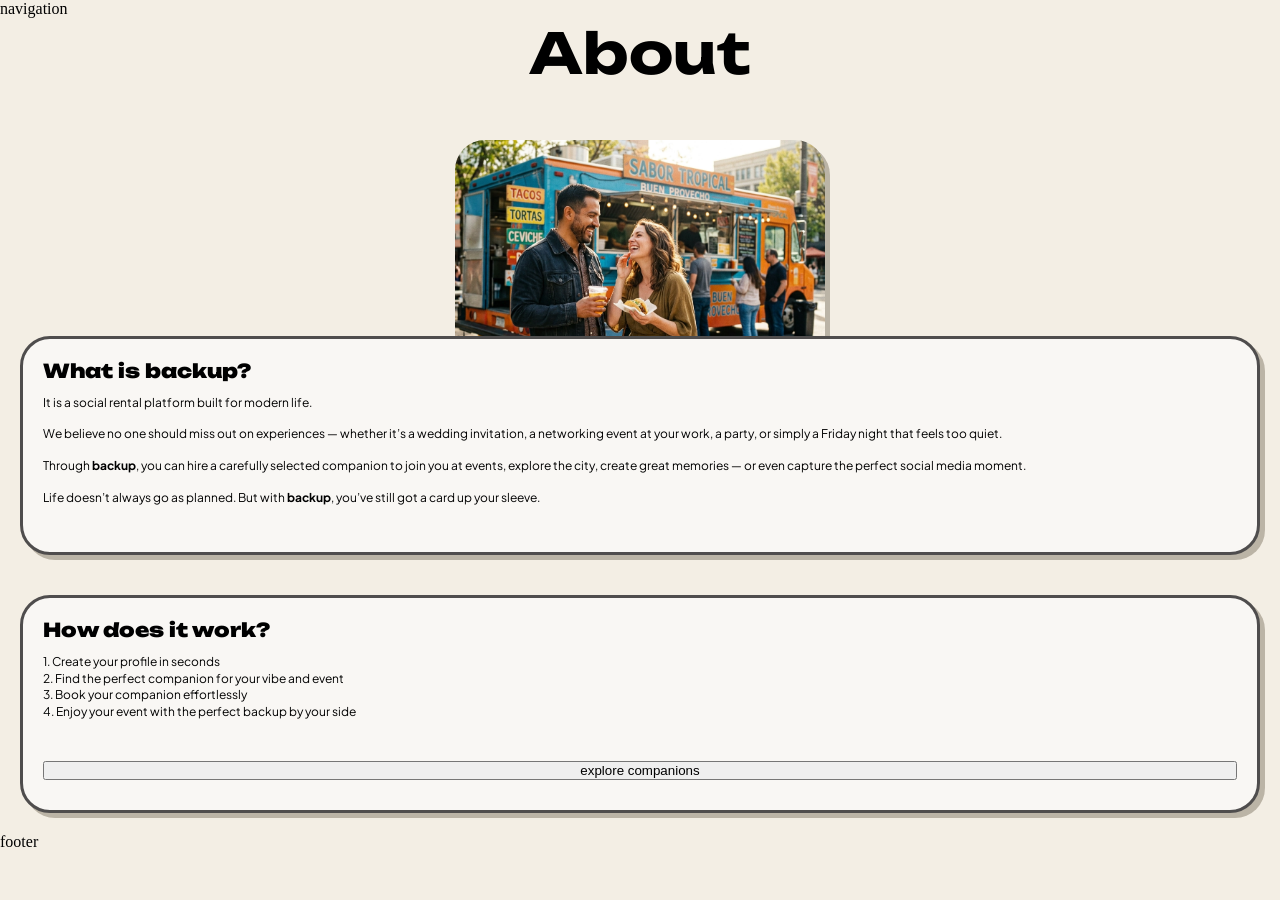
==== about.html @ 717c39cb "about_start up" ====
<!doctype html>
<html lang="en">
  <head>
    <meta charset="UTF-8" />
    <meta name="viewport" content="width=device-width, initial-scale=1.0" />

    <link
      href="https://fonts.googleapis.com/css2?family=Unbounded:wght@200..900&display=swap"
      rel="stylesheet"
    />
    <link rel="preconnect" href="https://fonts.googleapis.com" />
    <link rel="preconnect" href="https://fonts.gstatic.com" crossorigin />
    <link
      href="https://fonts.googleapis.com/css2?family=Plus+Jakarta+Sans:ital,wght@0,200..800;1,200..800&family=Unbounded:wght@200..900&display=swap"
      rel="stylesheet"
    />

    <title>backup | about</title>
    <link rel="stylesheet" href="css/custom.css" />
    <link rel="stylesheet" href="css/general.css" />
    <link rel="stylesheet" href="css/index.css" />
    <link rel="stylesheet" href="css/about.css" />
    <script src="js/about.js" defer></script>
  </head>
  <body>
    <nav>navigation</nav>
    <main>
      <h1>About</h1>
      <section class="whatIsBackup">
        <img
          class="group-image"
          src="assets/img/about_two_people.webp"
          alt="two people smiling and talking to each other"
        />

        <div class="about-card">
          <h2>What is backup?</h2>
          <p class="p_top">
            It is a social rental platform built for modern life.
          </p>

          <p>
            We believe no one should miss out on experiences — whether it’s a
            wedding invitation, a networking event at your work, a party, or
            simply a Friday night that feels too quiet.
          </p>

          <p>
            Through <strong>backup</strong>, you can hire a carefully selected
            companion to join you at events, explore the city, create great
            memories — or even capture the perfect social media moment.
          </p>

          <p>
            Life doesn’t always go as planned. But with
            <strong>backup</strong>, you’ve still got a card up your sleeve.
          </p>
        </div>
      </section>

      <section class="howItWorks_card">
        <h2>How does it work?</h2>

        <ul>
          <li class="listeTop">1. Create your profile in seconds</li>
          <li>2. Find the perfect companion for your vibe and event</li>
          <li>3. Book your companion effortlessly</li>
          <li>4. Enjoy your event with the perfect backup by your side</li>
        </ul>

        <button>explore companions</button>
      </section>
      <footer>footer</footer>
    </main>
  </body>
</html>
---- css/custom.css ----
:root {
  --color-bg-primary: #f3eee4;
  --color-bg-secondary: #f9f7f4;

  --color-text-primary: #000000;
  --color-text-secondary: #f3eee4;
  --color-text-tertiary: #292929;

  --color-border: #4f4d4d;
  --dropshadow-mobile: 3px 3px 0 0 rgba(164, 156, 140, 0.72);
  --dropshadow-desktop: 10px 10px 0 0 rgba(164, 156, 140, 0.7);

  --cta-primary: #548128;
  --cta-secondary: #65a1f6;
  --cta-tertiary: #f487ee;
  --cta-quaternary: #fcba34;

  --font-primary: "Unbounded", sans-serif;
  --font-secondary: "Plus Jakarta Sans", sans-serif;
}
---- css/index.css ----
/* FLYT TIL GENERAL */
.header_flex {
  display: flex;
  flex-direction: row;
  align-items: center;
  background-color: var(--color-bg-secondary);
  border: solid var(--color-border) 2.5px;
  border-radius: 30px;
  padding: 1rem 1rem 0.5rem;
  box-shadow: var(--dropshadow-mobile);

  img {
    max-width: 200px;
  }
}
---- css/about.css ----
/* RESET */
* {
  margin: 0;
  padding: 0;
  box-sizing: border-box;
}

body {
  background-color: #f3eee4;
}

h1 {
  text-align: center;
  padding-bottom: 2rem;
  font-family: var(--font-primary);
  font-size: 3.5rem;
}

h2 {
  font-family: var(--font-primary);
  font-size: 1.2rem;
  font-weight: 900;
}

p,
li {
  font-family: "Plus Jakarta Sans", sans-serif;
  font-size: 12px;
  line-height: 1.4;
}
ul {
  list-style: none;
  padding: 0; /* fjerner også default indryk */
  padding-bottom: 40px;
}

.listeTop {
  padding-top: 12px;
}

/* SECTION SPACING */
.whatIsBackup {
  padding: 20px;
}

.group-image {
  width: 100%;
  max-width: 370px;
  border-radius: 30px 30px 0 0;
  display: block;
  box-shadow: 5px 5px 0 rgba(164, 156, 140, 0.7);
  margin: 0 auto;
}

.about-card {
  display: flex;
  flex-direction: column;
  padding: 20px 20px 30px;
  border-radius: 30px;
  border: 3.5px solid #4f4d4d;
  background: #f9f7f4;
  box-shadow: 5px 5px 0 rgba(164, 156, 140, 0.7);

  margin-top: -80px; /* card ligger sig ovenpå billedet*/
  position: relative;
  z-index: 2;
}

.about-card p {
  margin-bottom: 15px;
}

.p_top {
  padding-top: 12px;
}

.howItWorks_card {
  display: flex;
  flex-direction: column;
  padding: 20px 20px 30px;
  margin: 20px;
  border-radius: 30px;
  border: 3.5px solid #4f4d4d;
  background: #f9f7f4;
  box-shadow: 5px 5px 0 rgba(164, 156, 140, 0.7);
}
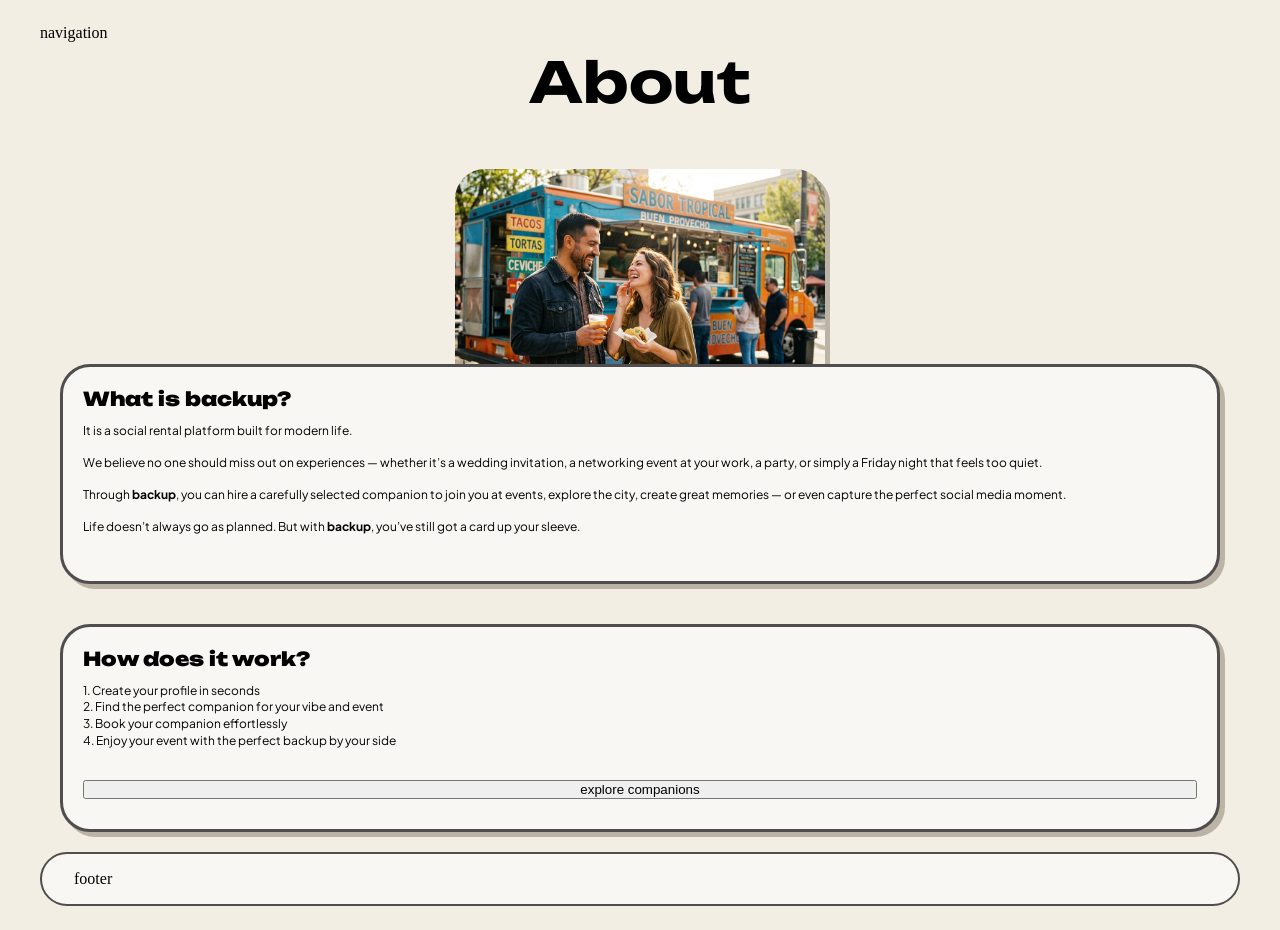
==== commit 29752bd3: "indet text" ====
--- a/about.html
+++ b/about.html
@@ -61,12 +61,12 @@
       <section class="howItWorks_card">
         <h2>How does it work?</h2>
 
-        <ul>
+        <ol>
           <li class="listeTop">1. Create your profile in seconds</li>
           <li>2. Find the perfect companion for your vibe and event</li>
           <li>3. Book your companion effortlessly</li>
           <li>4. Enjoy your event with the perfect backup by your side</li>
-        </ul>
+        </ol>
 
         <button>explore companions</button>
       </section>
--- a/css/general.css
+++ b/css/general.css
@@ -0,0 +1,350 @@
+* {
+  margin: 0;
+  padding: 0;
+  box-sizing: border-box;
+
+  img {
+    width: 100%;
+  }
+}
+
+header {
+  position: relative;
+  z-index: 200;
+}
+
+nav {
+  margin-bottom: 0.3rem;
+}
+.header_flex {
+  display: flex;
+  flex-direction: row;
+  align-items: center;
+  justify-content: space-between;
+  background-color: var(--color-bg-secondary);
+  border: solid var(--color-border) 2.5px;
+  border-radius: 30px;
+  padding: 1em 1.2em 0.5em;
+  box-shadow: var(--dropshadow-mobile);
+  margin-bottom: 1.5rem;
+
+  img {
+    max-width: 200px;
+  }
+}
+
+.nav_flex {
+  display: none;
+
+  a {
+    text-decoration: none;
+    color: var(--color-text-primary);
+  }
+}
+
+h1 {
+  font-family: var(--font-primary);
+}
+
+h2 {
+  font-family: var(--font-primary);
+}
+
+h3 {
+  font-family: var(--font-primary);
+}
+
+h4 {
+  font-family: var(--font-primary);
+}
+
+p {
+  font-family: var(--font-secondary);
+}
+
+a {
+  font-family: var(--font-secondary);
+}
+
+body {
+  margin: 1.5rem 1rem;
+  background: var(--color-bg-primary);
+}
+
+footer {
+  background: var(--color-bg-secondary);
+  border: solid var(--color-border) 2.5px;
+  border-radius: 30px;
+  padding: 1rem 2rem;
+
+  .footer_ul {
+    font-family: var(--font-secondary);
+    display: flex;
+    flex-direction: column;
+    gap: 1rem;
+    list-style: none;
+  }
+}
+
+.ulbold {
+  padding: 2em 0.5em;
+}
+
+.ulbold li {
+  font-weight: 700;
+  list-style: none;
+  margin-bottom: 2em;
+
+  a {
+    font-family: var(--font-primary);
+    text-decoration: none;
+    color: var(--color-text-primary);
+  }
+}
+
+.footer_line {
+  display: block;
+  width: 100%;
+  height: 2.5px;
+  background-color: var(--color-text-primary);
+  margin: 1.5rem 1rem 1.5rem 0;
+}
+
+.address {
+  display: flex;
+  flex-direction: column;
+  gap: 1em;
+  margin-bottom: 2em;
+  padding: 2em 0.5em;
+}
+
+/* -----------------------FAQ -----------------------*/
+
+.faq_section2 {
+  display: flex;
+  flex-direction: column;
+  /* justify-content: center; */
+
+  gap: 1.2rem;
+  padding: 3rem;
+  border-radius: 30px;
+  border: 2.5px solid var(--color-border);
+  background: var(--color-bg-secondary);
+  box-shadow: var(--dropshadow-mobile);
+  position: relative;
+  z-index: 2;
+
+  h3 {
+    padding: 1rem 1rem 0 1rem;
+  }
+}
+#faq_section1 {
+  display: flex;
+  flex-direction: column;
+  margin-bottom: 2rem;
+}
+details {
+  border: 2.5px solid var(--color-text-tertiary);
+  border-radius: 30px;
+  background-color: var(--color-bg-secondary);
+  box-shadow: var(--dropshadow-mobile);
+  padding: 0.4rem;
+
+  li {
+    font-family: var(--font-secondary);
+  }
+}
+
+summary {
+  cursor: pointer;
+  padding: 1.5rem 1rem;
+  color: var(--color-text-primary);
+  font-family: var(--font-secondary);
+  font-size: 16px;
+  font-style: normal;
+  font-weight: 500;
+}
+
+.content {
+  padding: 1rem;
+
+  p {
+    margin: 0;
+  }
+}
+.faq_img {
+  border-radius: 30px;
+  object-fit: cover;
+}
+
+/* -----------------------FAQ -----------------------*/
+
+@media (min-width: 801px) {
+  .footer_flex {
+    display: flex;
+    flex-direction: row;
+    justify-content: space-between;
+    padding: 1em 0;
+  }
+
+  .footer_line {
+    display: none;
+  }
+
+  .footer_vertical {
+    display: block;
+    width: 2.5px;
+    background-color: var(--color-text-primary);
+    margin: 2em 0;
+  }
+
+  .ulbold li {
+    display: flex;
+    flex-direction: row;
+  }
+
+  #faq_section1 {
+    display: flex;
+    flex-direction: row;
+
+    img {
+      /* max-width: 75%; */
+      width: 60%;
+    }
+  }
+  .faq_section2 {
+    z-index: 3;
+    /* margin-left: -10rem; */
+    gap: 2rem;
+    transform: translateX(-50px);
+    min-width: 45%;
+
+    /* position: absolute; */
+  }
+  .faq_img {
+    border-radius: 30px;
+    /* position: relative; */
+  }
+}
+
+/* burgermenu */
+
+.menu {
+  text-align: right;
+  list-style: none;
+
+  a {
+    text-decoration: none;
+    color: var(--color-text-primary);
+  }
+}
+
+.burger {
+  width: 40px;
+  height: 60px;
+  cursor: pointer;
+}
+
+.burger .line {
+  display: block;
+  width: 100%;
+  height: 2.5px;
+  background-color: #333333;
+  margin-bottom: 5px;
+  transition: 0.2s linear;
+}
+.burger {
+  display: none;
+}
+
+/* burgermenu */
+
+@media (max-width: 800px) {
+  /* burgermenu */
+  .menu {
+    display: none;
+  }
+  .burger {
+    display: block;
+    background-color: transparent;
+    border: 0;
+  }
+
+  .burgernav {
+    padding-right: 1em;
+  }
+
+  .burger.active .line:nth-child(1) {
+    transform: rotate(45deg) translate(5px, 5px);
+    transition: 0.2s linear;
+  }
+
+  .burger.active .line:nth-child(2) {
+    opacity: 0;
+    transition: 0.15s linear;
+  }
+
+  .burger.active .line:nth-child(3) {
+    transform: rotate(-45deg) translate(5px, -5px);
+    transition: 0.2s linear;
+  }
+
+  nav.active .menu {
+    display: block;
+    background-color: var(--color-bg-secondary);
+    position: absolute;
+    width: 50%;
+    top: 85px;
+    right: 0;
+    border-radius: 30px;
+    box-shadow: var(--dropshadow-mobile);
+    border: solid var(--color-border) 2.5px;
+    padding: 2em 1.4em;
+  }
+
+  nav.active .menu li {
+    margin: 20px 20px;
+    padding: 0.5em;
+    list-style-type: none;
+  }
+
+  nav.active .menu a {
+    font-size: 1.2em;
+    text-decoration: none;
+    color: var(--color-text-primary);
+  }
+  /* burgermenu */
+  .faq_section2 {
+    margin-top: -80px;
+    margin-bottom: 2rem;
+  }
+}
+
+@media (min-width: 801px) {
+  .nav_flex {
+    display: flex;
+    flex-direction: row;
+    gap: 1.8rem;
+    padding-right: 2em;
+  }
+  .burgernav {
+    display: none;
+  }
+
+  body {
+    margin: 1.5rem 2.5rem;
+  }
+}
+
+@media (min-width: 900px) {
+  .nav_flex {
+    display: flex;
+    flex-direction: row;
+    gap: 2rem;
+    padding-right: 2em;
+
+    a {
+      font-size: 1.1rem;
+    }
+  }
+}
--- a/css/index.css
+++ b/css/index.css
@@ -1,15 +1,69 @@
-/* FLYT TIL GENERAL */
-.header_flex {
+/* INDEX SPECIFIK STYLING */
+
+/* hero-unit */
+
+.hero {
+  margin-bottom: 1.5rem;
+
+  img {
+    max-width: 100%;
+    border-radius: 30px;
+  }
+}
+
+.cta_button_pink {
   display: flex;
   flex-direction: row;
-  align-items: center;
-  background-color: var(--color-bg-secondary);
+  justify-content: center;
+  text-decoration: none;
+  color: var(--color-text-primary);
+  background: var(--cta-tertiary);
+  padding: 1rem 1.5rem;
   border: solid var(--color-border) 2.5px;
   border-radius: 30px;
-  padding: 1rem 1rem 0.5rem;
+  max-width: fit-content;
+}
+
+.cta_flex_1 {
+  display: flex;
+  flex-direction: row;
+  justify-content: center;
+  padding-bottom: 3rem;
+}
+
+.hero_flex {
+  display: flex;
+  flex-direction: column;
+  gap: 2em;
+  background: var(--color-bg-secondary);
+  border: solid var(--color-border) 2.5px;
+  border-radius: 30px;
+  padding: 1rem 2rem 0 2rem;
+  position: relative;
+  z-index: 2;
+  margin-top: -60px;
+}
+
+.hero_text {
+  display: flex;
+  flex-direction: column;
+  gap: 1em;
+  padding: 1em;
+}
+
+.hero {
+  border-radius: 30px;
   box-shadow: var(--dropshadow-mobile);
+}
 
-  img {
-    max-width: 200px;
-  }
+/* hero unit  */
+
+.rollingbanner {
+  background: var(--cta-quaternary);
+  border: solid var(--color-border) 2.5px;
+  border-radius: 30px;
+  padding: 1rem 2rem;
+  box-shadow: var(--dropshadow-mobile);
+  text-decoration: underline;
+  margin-bottom: 2rem;
 }
--- a/css/about.css
+++ b/css/about.css
@@ -28,11 +28,20 @@
   font-size: 12px;
   line-height: 1.4;
 }
-ul {
+
+/* ----------- order lister, hvor sidste linje har en indent på 15 px --------*/
+ol {
   list-style: none;
   padding: 0; /* fjerner også default indryk */
-  padding-bottom: 40px;
+  padding-bottom: 30px;
 }
+
+.howItWorks_card ol {
+  padding-left: 15px;
+  text-indent: -15px;
+  line-height: 1.5;
+}
+/* ------------------------------------------------------------- */
 
 .listeTop {
   padding-top: 12px;
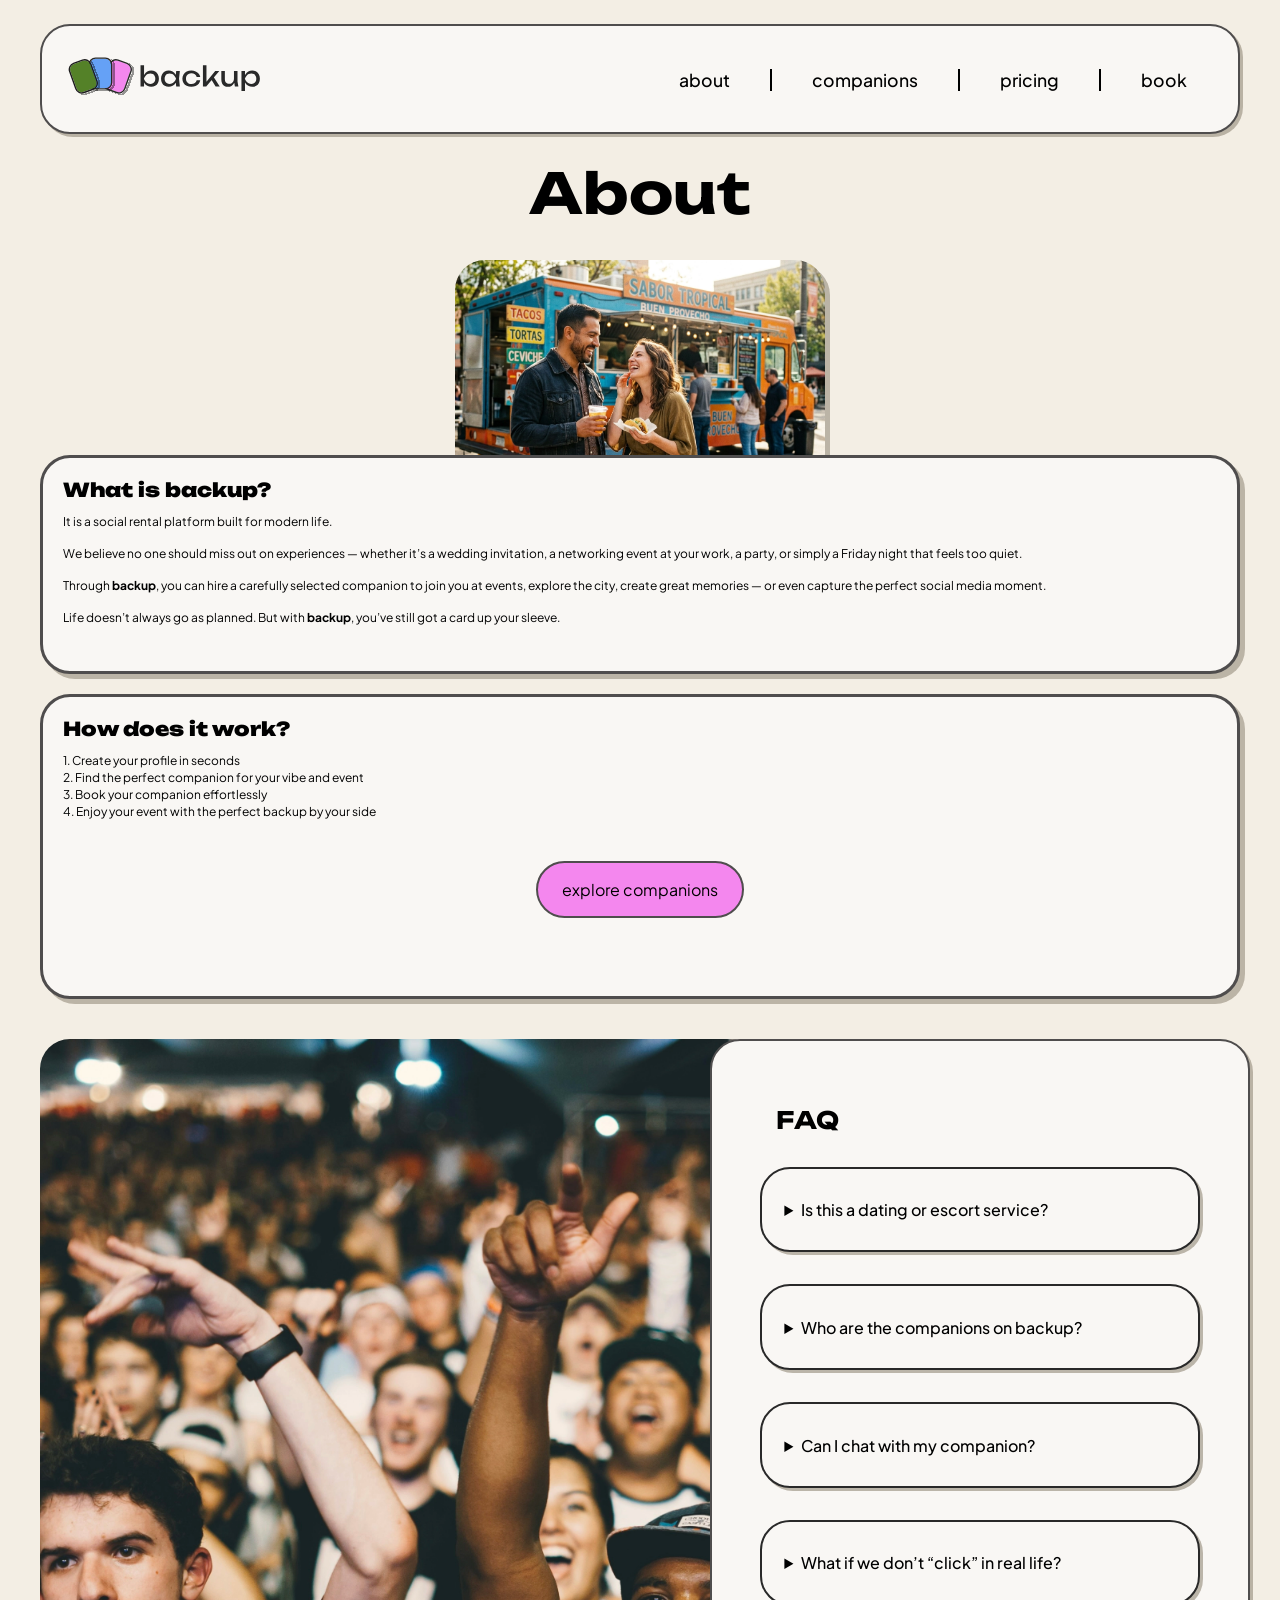
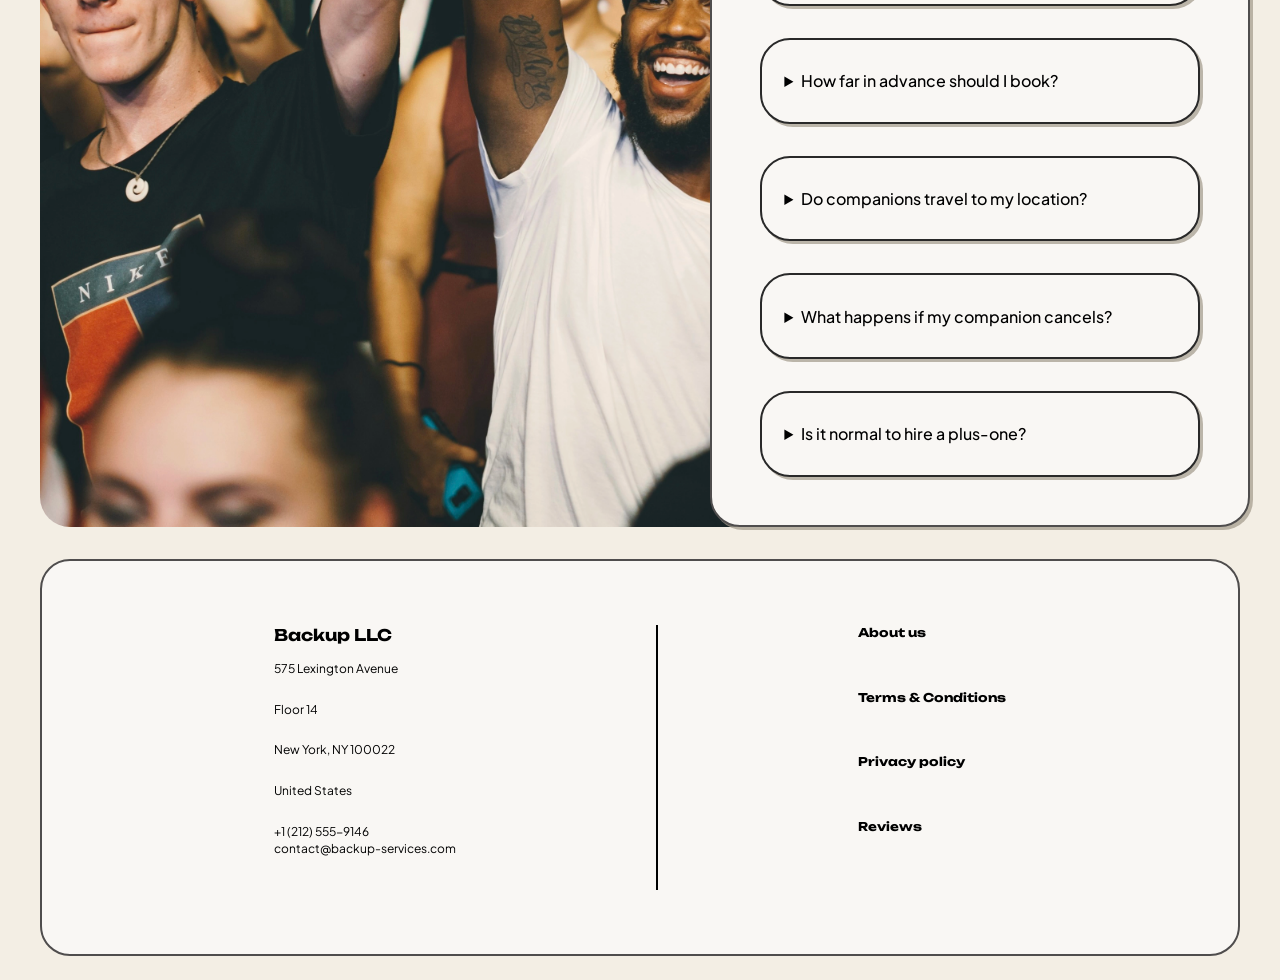
==== commit 8b99969f: "nav og footer langt ind" ====
--- a/about.html
+++ b/about.html
@@ -16,6 +16,7 @@
     />
 
     <title>backup | about</title>
+    <link rel="icon" type="image/x-icon" href="assets/backup_faveicon.svg" />
     <link rel="stylesheet" href="css/custom.css" />
     <link rel="stylesheet" href="css/general.css" />
     <link rel="stylesheet" href="css/index.css" />
@@ -23,7 +24,48 @@
     <script src="js/about.js" defer></script>
   </head>
   <body>
-    <nav>navigation</nav>
+    <!-- nav -->
+    <header class="header_flex">
+      <div>
+        <a href="index.html">
+          <img
+            class="logo"
+            src="assets/backuplogo.svg"
+            alt="logo"
+            aria-describedby="go to landingpage"
+        /></a>
+      </div>
+      <nav>
+        <div class="nav_flex">
+          <a href="about.html">about</a>
+          <div class="verticalline"></div>
+          <a href="companions.html">companions</a>
+          <div class="verticalline"></div>
+          <a href="pricing.html">pricing</a>
+          <div class="verticalline"></div>
+          <a href="book.html">book</a>
+        </div>
+
+        <div class="burgernav">
+          <button class="burger">
+            <span class="line"></span>
+            <span class="line"></span>
+            <span class="line"></span>
+          </button>
+          <ul class="menu">
+            <li><a href="about.html">about</a></li>
+            <li><a href="companions.html">companions</a></li>
+
+            <li><a href="pricing.html">pricing</a></li>
+
+            <li>
+              <a href="book.html">book</a>
+            </li>
+          </ul>
+        </div>
+      </nav>
+      <!-- nav slut -->
+    </header>
     <main>
       <h1>About</h1>
       <section class="whatIsBackup">
@@ -68,9 +110,165 @@
           <li>4. Enjoy your event with the perfect backup by your side</li>
         </ol>
 
-        <button>explore companions</button>
+        <div class="cta_flex_1">
+          <a class="cta_button_pink" href="companions.html"
+            >explore companions</a
+          >
+        </div>
       </section>
-      <footer>footer</footer>
+      <!-- FAQ -->
+
+      <section id="faq_section1">
+        <img class="faq_img" src="assets/img/faq.webp" alt="" />
+
+        <div class="faq_section2">
+          <h3>FAQ</h3>
+          <details name="details">
+            <summary>Is this a dating or escort service?</summary>
+            <div class="content">
+              <p>
+                No — Backup is not a dating or escort service. We provide social
+                companions for events, not romantic or intimate services. Think
+                of it as bringing a confident, friendly plus-one who helps you
+                feel comfortable and enjoy the moment.
+              </p>
+            </div>
+          </details>
+
+          <details name="details">
+            <summary>Who are the companions on backup?</summary>
+            <div class="content">
+              <p>Our companions are carefully selected individuals who are:</p>
+              <ul>
+                <li>Friendly and socially skilled</li>
+                <li>Reliable and professional</li>
+                <li>Comfortable in a variety of social settings</li>
+              </ul>
+              <p>
+                All companions go through a verification process to ensure a
+                safe and high-quality experience.
+              </p>
+            </div>
+          </details>
+
+          <details name="details">
+            <summary>Can I chat with my companion?</summary>
+            <div class="content">
+              <p>
+                Yes! After booking, you’ll be able to communicate with your
+                companion through the platform. This allows you to:
+              </p>
+              <ul>
+                <li>Coordinate details</li>
+                <li>Share expectations</li>
+                <li>Get on the same page before the event</li>
+              </ul>
+            </div>
+          </details>
+
+          <details name="details">
+            <summary>What if we don’t “click” in real life?</summary>
+            <div class="content">
+              <p>
+                We do our best to help you find a great match, but we understand
+                that chemistry can’t be guaranteed.
+              </p>
+              <p>
+                Our companions are experienced in social situations and will
+                always remain friendly, respectful, and professional — even if
+                the vibe isn’t perfect.
+              </p>
+              <p>
+                In most cases, they’ll help carry the conversation and make the
+                situation comfortable regardless.
+              </p>
+            </div>
+          </details>
+
+          <details name="details">
+            <summary>How far in advance should I book?</summary>
+            <div class="content">
+              <p>
+                We recommend booking as early as possible to ensure
+                availability. That said, we also understand that life happens —
+                and sometimes you need a plus-one fast. Last-minute bookings may
+                be available depending on location and demand.
+              </p>
+            </div>
+          </details>
+          <details name="details">
+            <summary>Do companions travel to my location?</summary>
+            <div class="content">
+              <p>
+                Yes, companions can travel to your event location. Travel is
+                typically included within a certain area, which will be clearly
+                stated during booking. For longer distances, additional costs
+                may apply.
+              </p>
+            </div>
+          </details>
+          <details name="details">
+            <summary>What happens if my companion cancels?</summary>
+            <div class="content">
+              <p>
+                In the rare case that a companion needs to cancel, we’ve got
+                your back.<br />We will:
+              </p>
+              <ul>
+                <li>
+                  Help you find a replacement companion as quickly as possible
+                </li>
+                <li>
+                  Or offer a full refund if no suitable match is available
+                </li>
+              </ul>
+              <p>
+                Our goal is to make sure you’re never left without a plus-one.
+              </p>
+            </div>
+          </details>
+          <details name="details">
+            <summary>Is it normal to hire a plus-one?</summary>
+            <div class="content">
+              <p>
+                More normal than you might think<br />
+                Whether it’s avoiding awkward questions at a wedding, having
+                someone to talk to at a work event, or just feeling more
+                confident — many people use services like Backup. At the end of
+                the day, it’s about making social situations easier and more
+                enjoyable.
+              </p>
+            </div>
+          </details>
+        </div>
+      </section>
+
+      <!-- FAQ slut -->
     </main>
+    <footer>
+      <div class="footer_flex">
+        <div class="address">
+          <h4>Backup LLC</h4>
+          <ul class="footer_ul">
+            <li>575 Lexington Avenue</li>
+            <li>Floor 14</li>
+            <li>New York, NY 100022</li>
+            <li>United States</li>
+            <li>
+              +1 (212) 555-9146 <br />
+              contact@backup-services.com
+            </li>
+          </ul>
+        </div>
+        <span class="footer_line"></span>
+        <div class="footer_vertical"></div>
+        <ul class="ulbold">
+          <li><a href="">About us</a></li>
+          <li><a href="">Terms & Conditions</a></li>
+          <li><a href="">Privacy policy</a></li>
+          <li><a href="">Reviews</a></li>
+        </ul>
+      </div>
+    </footer>
   </body>
 </html>
--- a/css/general.css
+++ b/css/general.css
@@ -44,28 +44,35 @@
 
 h1 {
   font-family: var(--font-primary);
+  font-size: 64px;
 }
 
 h2 {
   font-family: var(--font-primary);
+  font-size: 32px;
 }
 
 h3 {
   font-family: var(--font-primary);
+  font-size: 24px;
 }
 
 h4 {
   font-family: var(--font-primary);
+  font-size: 16px;
 }
 
 p {
   font-family: var(--font-secondary);
+  font-size: 16px;
 }
 
 a {
   font-family: var(--font-secondary);
 }
-
+li {
+  font-family: var(--font-secondary);
+}
 body {
   margin: 1.5rem 1rem;
   background: var(--color-bg-primary);
@@ -81,7 +88,7 @@
     font-family: var(--font-secondary);
     display: flex;
     flex-direction: column;
-    gap: 1rem;
+    gap: 1.5rem;
     list-style: none;
   }
 }
@@ -178,54 +185,6 @@
 }
 
 /* -----------------------FAQ -----------------------*/
-
-@media (min-width: 801px) {
-  .footer_flex {
-    display: flex;
-    flex-direction: row;
-    justify-content: space-between;
-    padding: 1em 0;
-  }
-
-  .footer_line {
-    display: none;
-  }
-
-  .footer_vertical {
-    display: block;
-    width: 2.5px;
-    background-color: var(--color-text-primary);
-    margin: 2em 0;
-  }
-
-  .ulbold li {
-    display: flex;
-    flex-direction: row;
-  }
-
-  #faq_section1 {
-    display: flex;
-    flex-direction: row;
-
-    img {
-      /* max-width: 75%; */
-      width: 60%;
-    }
-  }
-  .faq_section2 {
-    z-index: 3;
-    /* margin-left: -10rem; */
-    gap: 2rem;
-    transform: translateX(-50px);
-    min-width: 45%;
-
-    /* position: absolute; */
-  }
-  .faq_img {
-    border-radius: 30px;
-    /* position: relative; */
-  }
-}
 
 /* burgermenu */
 
@@ -326,6 +285,10 @@
     flex-direction: row;
     gap: 1.8rem;
     padding-right: 2em;
+
+    a {
+      font-weight: 500;
+    }
   }
   .burgernav {
     display: none;
@@ -334,13 +297,69 @@
   body {
     margin: 1.5rem 2.5rem;
   }
+
+  .verticalline {
+    display: block;
+    width: 2px;
+    background-color: var(--color-text-primary);
+  }
+  .footer_flex {
+    display: flex;
+    flex-direction: row;
+    justify-content: space-evenly;
+    padding: 1em 0;
+  }
+
+  .footer_line {
+    display: none;
+  }
+
+  .footer_vertical {
+    display: block;
+    width: 2.5px;
+    background-color: var(--color-text-primary);
+    margin: 2em 0;
+  }
+
+  .ulbold {
+    display: flex;
+    flex-direction: column;
+    gap: 1.5rem;
+    li {
+      display: flex;
+      flex-direction: row;
+    }
+  }
+
+  #faq_section1 {
+    display: flex;
+    flex-direction: row;
+
+    img {
+      /* max-width: 75%; */
+      width: 60%;
+    }
+  }
+  .faq_section2 {
+    z-index: 3;
+    /* margin-left: -10rem; */
+    gap: 2rem;
+    transform: translateX(-50px);
+    min-width: 45%;
+
+    /* position: absolute; */
+  }
+  .faq_img {
+    border-radius: 30px;
+    /* position: relative; */
+  }
 }
 
 @media (min-width: 900px) {
   .nav_flex {
     display: flex;
     flex-direction: row;
-    gap: 2rem;
+    gap: 2.5rem;
     padding-right: 2em;
 
     a {
--- a/css/about.css
+++ b/css/about.css
@@ -29,11 +29,11 @@
   line-height: 1.4;
 }
 
-/* ----------- order lister, hvor sidste linje har en indent på 15 px --------*/
+/* ----------- order list, hvor sidste linje har en indent på 15 px --------*/
 ol {
   list-style: none;
   padding: 0; /* fjerner også default indryk */
-  padding-bottom: 30px;
+  padding-bottom: 40px;
 }
 
 .howItWorks_card ol {
@@ -49,7 +49,8 @@
 
 /* SECTION SPACING */
 .whatIsBackup {
-  padding: 20px;
+  /* padding: 20px; */
+  margin-bottom: 20px;
 }
 
 .group-image {
@@ -69,7 +70,6 @@
   border: 3.5px solid #4f4d4d;
   background: #f9f7f4;
   box-shadow: 5px 5px 0 rgba(164, 156, 140, 0.7);
-
   margin-top: -80px; /* card ligger sig ovenpå billedet*/
   position: relative;
   z-index: 2;
@@ -87,9 +87,9 @@
   display: flex;
   flex-direction: column;
   padding: 20px 20px 30px;
-  margin: 20px;
   border-radius: 30px;
   border: 3.5px solid #4f4d4d;
   background: #f9f7f4;
   box-shadow: 5px 5px 0 rgba(164, 156, 140, 0.7);
+  margin-bottom: 40px;
 }
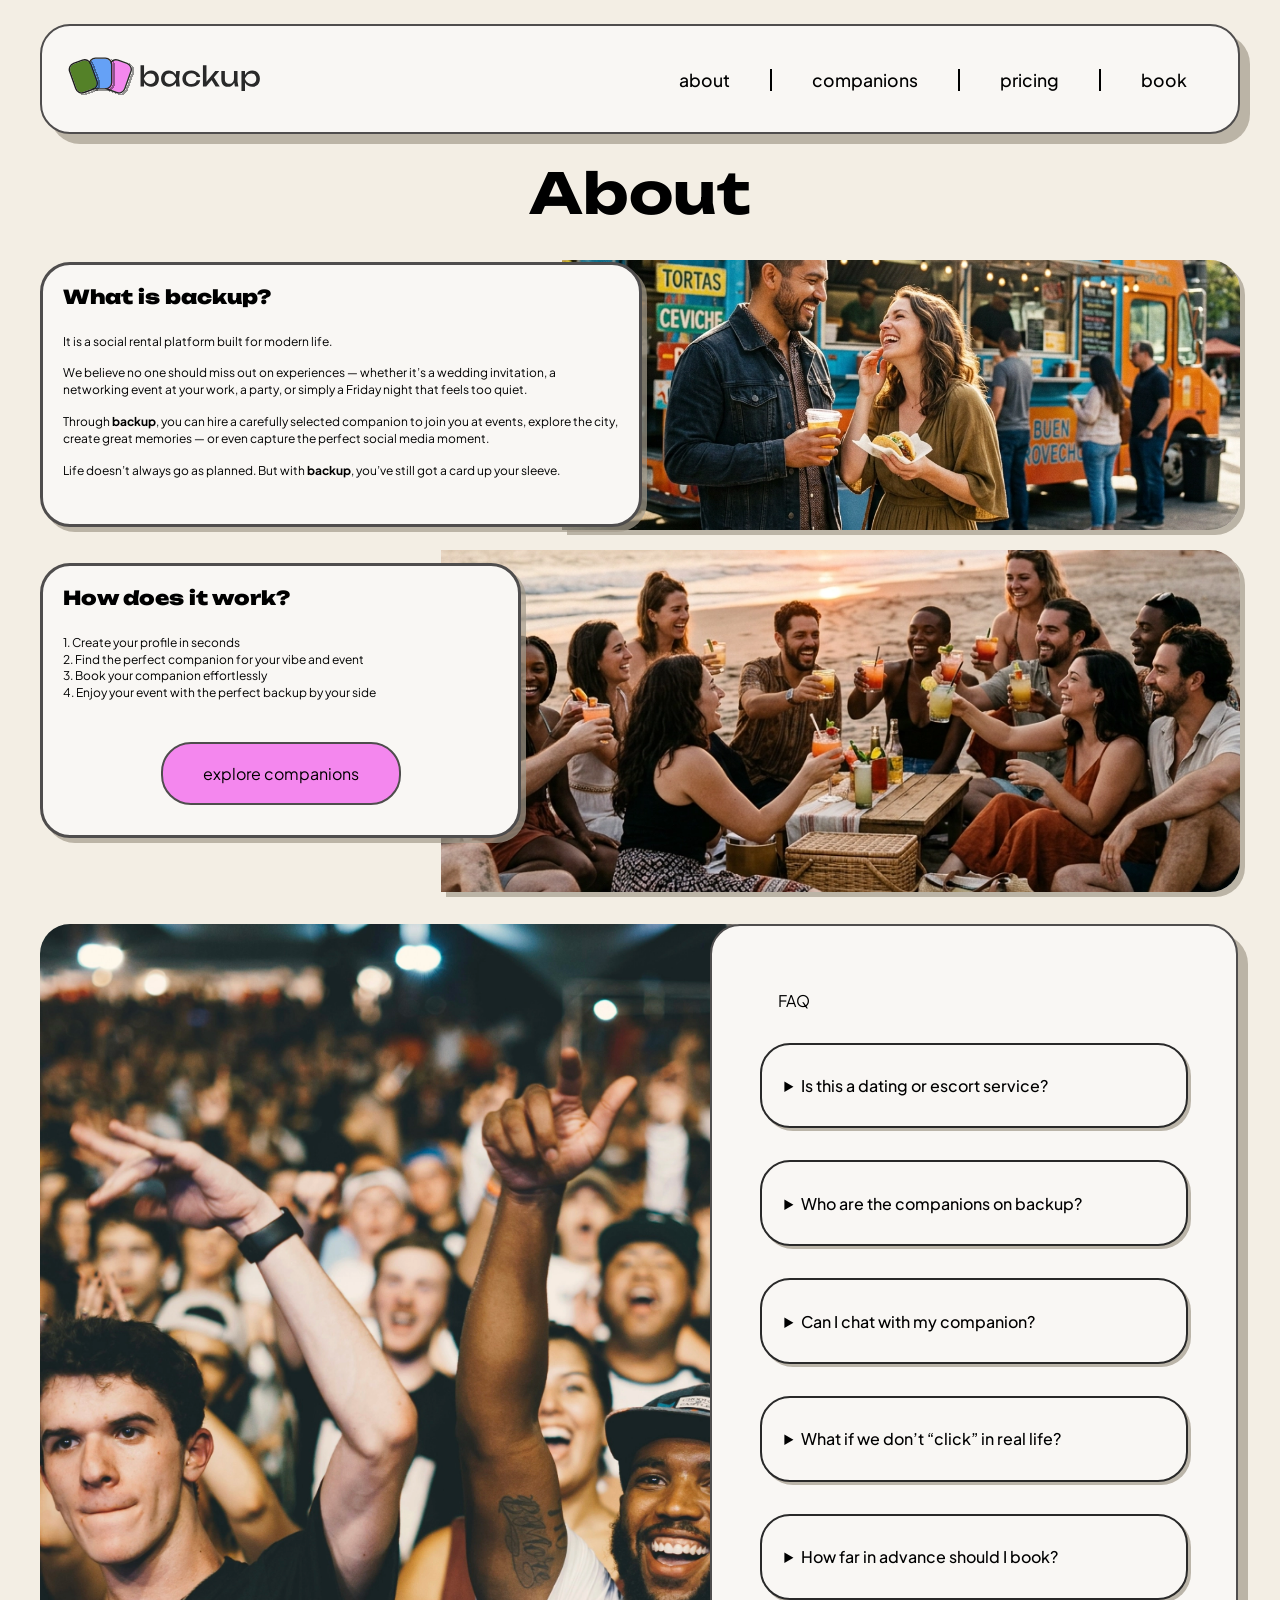
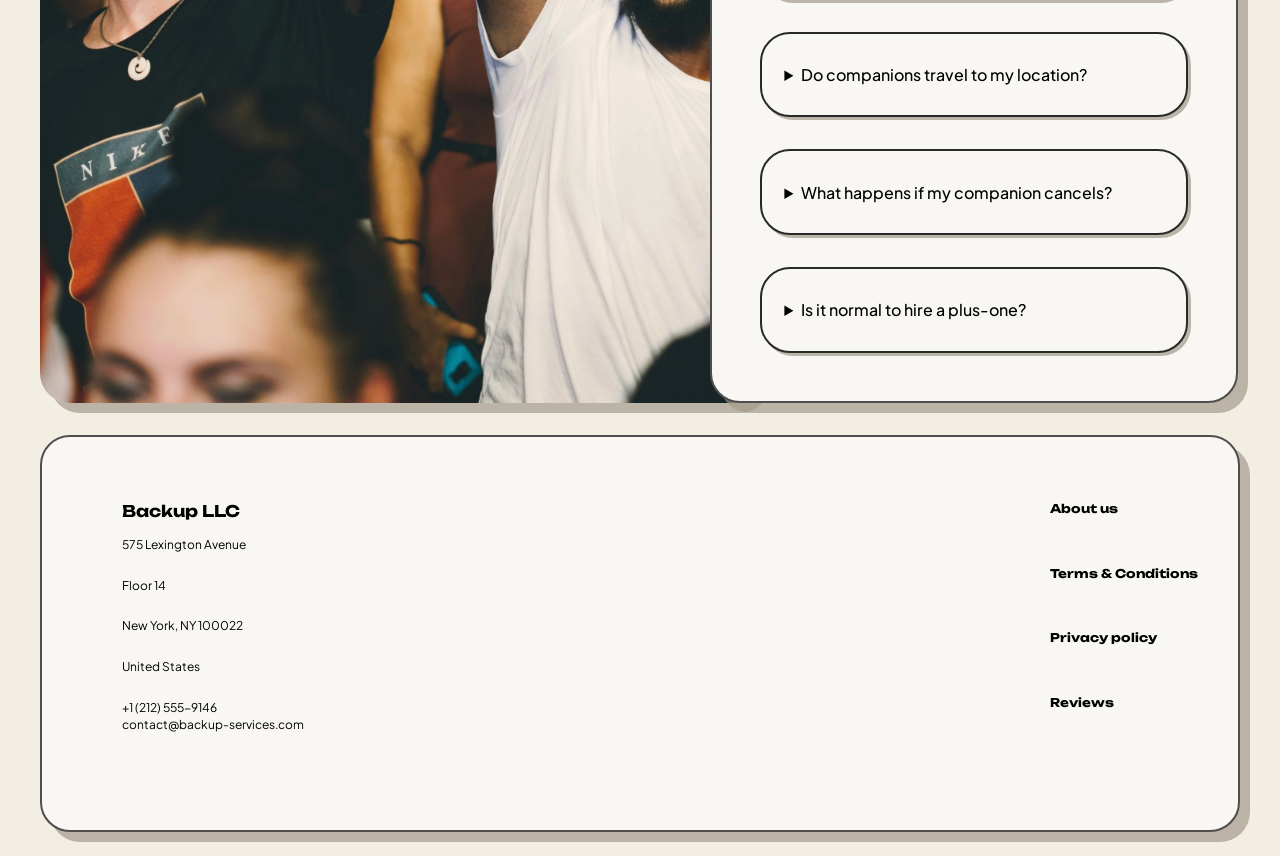
==== commit 36ca1372: "grids og media q" ====
--- a/about.html
+++ b/about.html
@@ -70,7 +70,7 @@
       <h1>About</h1>
       <section class="whatIsBackup">
         <img
-          class="group-image"
+          class="two_people"
           src="assets/img/about_two_people.webp"
           alt="two people smiling and talking to each other"
         />
@@ -100,22 +100,31 @@
         </div>
       </section>
 
-      <section class="howItWorks_card">
-        <h2>How does it work?</h2>
-
-        <ol>
-          <li class="listeTop">1. Create your profile in seconds</li>
-          <li>2. Find the perfect companion for your vibe and event</li>
-          <li>3. Book your companion effortlessly</li>
-          <li>4. Enjoy your event with the perfect backup by your side</li>
-        </ol>
-
-        <div class="cta_flex_1">
-          <a class="cta_button_pink" href="companions.html"
-            >explore companions</a
-          >
+      <section class="howItWorks_section">
+        <img
+          class="group-image"
+          src="assets/img/about_group.webp"
+          alt="group of people smiling"
+        />
+
+        <div class="howItWorks_card">
+          <h2>How does it work?</h2>
+
+          <ol>
+            <li class="listeTop">1. Create your profile in seconds</li>
+            <li>2. Find the perfect companion for your vibe and event</li>
+            <li>3. Book your companion effortlessly</li>
+            <li>4. Enjoy your event with the perfect backup by your side</li>
+          </ol>
+
+          <div class="cta_flex_1">
+            <a class="cta_button_pink" href="companions.html">
+              explore companions
+            </a>
+          </div>
         </div>
       </section>
+
       <!-- FAQ -->
 
       <section id="faq_section1">
--- a/css/custom.css
+++ b/css/custom.css
@@ -15,6 +15,15 @@
   --cta-tertiary: #f487ee;
   --cta-quaternary: #fcba34;
 
+  --color-accent-primary: #65a1f6;
+  --color-accent-secondary: #648840;
+  --color-accent-tertiary: #e30e12;
+  --color-input-bg: #65a2f654;
+
+  --opacity-primary: 0.15;
+  --opacity-secondary: 0.2;
+  --opacity-tertiary: 0.2;
+
   --font-primary: "Unbounded", sans-serif;
   --font-secondary: "Plus Jakarta Sans", sans-serif;
 }
--- a/css/general.css
+++ b/css/general.css
@@ -47,6 +47,12 @@
   font-size: 64px;
 }
 
+@media (max-width: 1000px) {
+  h1 {
+    font-size: 40px;
+  }
+}
+
 h2 {
   font-family: var(--font-primary);
   font-size: 32px;
@@ -91,6 +97,10 @@
     gap: 1.5rem;
     list-style: none;
   }
+}
+
+.flex_footer_links {
+  padding-left: 2em;
 }
 
 .ulbold {
@@ -119,10 +129,11 @@
 
 .address {
   display: flex;
+  flex: 1;
   flex-direction: column;
   gap: 1em;
   margin-bottom: 2em;
-  padding: 2em 0.5em;
+  padding: 2em 2em;
 }
 
 /* -----------------------FAQ -----------------------*/
@@ -134,6 +145,7 @@
 
   gap: 1.2rem;
   padding: 3rem;
+  margin-top: 2rem;
   border-radius: 30px;
   border: 2.5px solid var(--color-border);
   background: var(--color-bg-secondary);
@@ -182,6 +194,7 @@
 .faq_img {
   border-radius: 30px;
   object-fit: cover;
+  margin-top: 2rem;
 }
 
 /* -----------------------FAQ -----------------------*/
@@ -280,6 +293,10 @@
 }
 
 @media (min-width: 801px) {
+  .header_flex {
+    box-shadow: var(--dropshadow-desktop);
+  }
+
   .nav_flex {
     display: flex;
     flex-direction: row;
@@ -303,22 +320,40 @@
     width: 2px;
     background-color: var(--color-text-primary);
   }
+
   .footer_flex {
     display: flex;
     flex-direction: row;
-    justify-content: space-evenly;
     padding: 1em 0;
+  }
+
+  footer {
+    box-shadow: var(--dropshadow-desktop);
   }
 
   .footer_line {
     display: none;
+  }
+
+  .flex_footer_links {
+    flex: 1;
+  }
+
+  .address {
+    padding-left: 3em;
+  }
+
+  .footer_spacing {
+    display: flex;
+    justify-content: center;
+    margin-right: 3em;
   }
 
   .footer_vertical {
     display: block;
     width: 2.5px;
+    height: 100%;
     background-color: var(--color-text-primary);
-    margin: 2em 0;
   }
 
   .ulbold {
@@ -334,10 +369,12 @@
   #faq_section1 {
     display: flex;
     flex-direction: row;
+    border-radius: 30px;
 
     img {
       /* max-width: 75%; */
       width: 60%;
+      box-shadow: var(--dropshadow-desktop);
     }
   }
   .faq_section2 {
@@ -345,7 +382,8 @@
     /* margin-left: -10rem; */
     gap: 2rem;
     transform: translateX(-50px);
-    min-width: 45%;
+    min-width: 44%;
+    box-shadow: var(--dropshadow-desktop);
 
     /* position: absolute; */
   }
--- a/css/index.css
+++ b/css/index.css
@@ -9,6 +9,104 @@
     max-width: 100%;
     border-radius: 30px;
   }
+}
+
+#users {
+  display: grid;
+  grid-template-columns: repeat(2, 1fr);
+  gap: 1.5rem;
+}
+
+.card {
+  display: grid;
+  grid-template-rows: subgrid;
+  grid-row: span 4;
+  row-gap: 0;
+  padding: 1rem;
+  border-radius: 20px;
+  border: 2.5px solid var(--color-border);
+  background: #f9f7f4;
+  box-shadow: var(--dropshadow-mobile);
+}
+
+h2 {
+  font-family: var(--font-primary);
+  font-size: 0.8rem;
+  margin-bottom: 0.8rem;
+}
+
+h3 {
+  font-family: var(--font-secondary);
+  font-size: 0.7rem;
+  margin-top: 0.8rem;
+  margin-left: 0.1rem;
+  font-weight: 400;
+}
+
+.map {
+  display: flex;
+  align-items: flex-end;
+}
+
+.city {
+  margin-bottom: 0.1rem;
+  margin-right: 0.1rem;
+}
+
+.rating {
+  display: flex;
+  gap: 2px;
+  margin-top: 0.1rem;
+}
+
+.rate {
+  font-size: 0.6rem;
+  font-weight: normal;
+  font-family: var(--font-secondary);
+  margin-left: 0.3rem;
+  text-decoration: underline;
+}
+
+.rating p {
+  cursor: pointer;
+}
+
+.card img {
+  width: 100%;
+  object-fit: cover;
+  border-radius: 20px;
+  filter: grayscale(70%);
+  cursor: pointer;
+  aspect-ratio: 4 / 3;
+}
+
+.card:hover {
+  img {
+    filter: none;
+  }
+}
+
+.seemore {
+  display: block;
+  margin: 1.8rem auto 0 auto;
+  padding: 5px 15px 7px 15px;
+  border-radius: 30px;
+  margin-top: 1.8rem;
+  border: 2.5px solid #4f4d4d;
+  background: var(--cta-primary);
+  color: var(--color-text-secondary);
+  box-shadow: var(--dropshadow-mobile);
+  font-family: var(--font-secondary);
+  cursor: pointer;
+}
+
+.seemore:hover {
+  background-color: #6f9846;
+  border: 2.5px solid rgba(164, 156, 140, 0.7);
+}
+
+a {
+  text-decoration: none;
 }
 
 .cta_button_pink {
@@ -18,7 +116,7 @@
   text-decoration: none;
   color: var(--color-text-primary);
   background: var(--cta-tertiary);
-  padding: 1rem 1.5rem;
+  padding: 1.2rem 2.5rem;
   border: solid var(--color-border) 2.5px;
   border-radius: 30px;
   max-width: fit-content;
@@ -28,17 +126,17 @@
   display: flex;
   flex-direction: row;
   justify-content: center;
-  padding-bottom: 3rem;
 }
 
 .hero_flex {
   display: flex;
   flex-direction: column;
+  justify-content: space-evenly;
   gap: 2em;
   background: var(--color-bg-secondary);
   border: solid var(--color-border) 2.5px;
   border-radius: 30px;
-  padding: 1rem 2rem 0 2rem;
+  padding: 2rem 2rem 3rem 2rem;
   position: relative;
   z-index: 2;
   margin-top: -60px;
@@ -62,8 +160,222 @@
   background: var(--cta-quaternary);
   border: solid var(--color-border) 2.5px;
   border-radius: 30px;
-  padding: 1rem 2rem;
+  padding: 1.5rem 2rem;
   box-shadow: var(--dropshadow-mobile);
-  text-decoration: underline;
+
   margin-bottom: 2rem;
 }
+
+.marquee_text {
+  overflow: clip;
+  mask-image: linear-gradient(
+    to right,
+    transparent,
+    black 2.5rem,
+    black calc(100% - 2.5rem),
+    transparent
+  );
+}
+
+.marquee-text-track {
+  display: flex;
+  padding-left: 4rem;
+  gap: 4rem;
+  width: max-content;
+  animation: marquee-move-text 18s linear infinite;
+}
+
+@media (prefers-reduced-motion: reduce) {
+  .marquee-text-track {
+    animation: none;
+  }
+}
+
+@keyframes marquee-move-text {
+  to {
+    transform: translateX(-50%);
+  }
+}
+
+@media (min-width: 560px) {
+  #users {
+    grid-template-columns: repeat(2, 1fr);
+    gap: 3rem;
+  }
+
+  h2 {
+    font-size: 1.5rem;
+  }
+
+  h3 {
+    font-size: 1rem;
+  }
+
+  svg {
+    width: 1rem;
+    height: 1rem;
+    margin-top: 0.2rem;
+  }
+
+  .card {
+    box-shadow: var(--dropshadow-mobile);
+    border-radius: 20px;
+    padding-bottom: 1.5rem;
+  }
+
+  .seemore {
+    margin-top: 2.5rem;
+  }
+
+  .rate {
+    font-size: 1rem;
+  }
+}
+
+@media (min-width: 801px) {
+  .hero {
+    display: flex;
+    flex-direction: row;
+    height: 90vh;
+    box-shadow: var(--dropshadow-desktop);
+
+    img {
+      width: 50vw;
+      object-fit: cover;
+    }
+  }
+
+  .hero_flex {
+    display: flex;
+    position: relative;
+    order: -1;
+    margin-right: -80px;
+    width: 50vw;
+    height: 90vh;
+    top: 60px;
+  }
+
+  .hero-text {
+    display: flex;
+    flex-direction: column;
+    gap: 5rem;
+  }
+
+  .hero-p {
+    padding: 1rem 0;
+    font-size: 1.1rem;
+    line-height: 1.8;
+    text-wrap: balance;
+  }
+
+  .rollingbanner {
+    box-shadow: var(--dropshadow-desktop);
+  }
+}
+
+@media (min-width: 835px) {
+  #users {
+    grid-template-columns: repeat(4, 1fr);
+    gap: 2rem;
+  }
+
+  .card img {
+    width: 100%;
+    object-fit: cover;
+    border-radius: 20px;
+  }
+
+  .card {
+    box-shadow: var(--dropshadow-desktop);
+  }
+
+  .seemore {
+    padding: 8px 20px 10px 20px;
+    margin-top: 3rem;
+    font-size: 0.8rem;
+  }
+
+  svg {
+    width: 0.9rem;
+    height: 0.9rem;
+    margin-top: 0rem;
+  }
+
+  h2 {
+    font-size: 1rem;
+  }
+
+  h3 {
+    font-size: 1rem;
+    margin-top: 0;
+    margin-left: 0.1rem;
+  }
+
+  .rate {
+    font-size: 0.6rem;
+  }
+}
+
+@media (min-width: 1350px) {
+  #users {
+    grid-template-columns: repeat(4, 1fr);
+    gap: 3rem;
+    margin: 0 auto;
+  }
+  .companions {
+    display: flex;
+  }
+
+  .content {
+    flex: 1;
+  }
+
+  .card {
+    padding: 1.4rem;
+    box-shadow: var(--dropshadow-desktop);
+    border-radius: 30px;
+    padding-bottom: 1.8rem;
+  }
+
+  .card img {
+    border-radius: 30px;
+  }
+
+  .city {
+    margin-bottom: 0rem;
+    margin-right: 0rem;
+  }
+
+  .map {
+    margin-bottom: 0.3rem;
+  }
+
+  .seemore {
+    padding: 12px 30px 14px 30px;
+    margin-top: 3rem;
+    font-size: 1rem;
+  }
+
+  svg {
+    width: 1rem;
+    height: 1rem;
+  }
+
+  h2 {
+    font-family: var(--font-primary);
+    font-size: 1.5rem;
+    margin-bottom: 0.8rem;
+  }
+
+  h3 {
+    font-family: var(--font-secondary);
+    font-size: 0.9rem;
+    margin-top: 0;
+    margin-left: 0.1rem;
+    font-weight: 400;
+  }
+
+  .rate {
+    font-size: 0.8rem;
+  }
+}
--- a/css/about.css
+++ b/css/about.css
@@ -9,11 +9,16 @@
   background-color: #f3eee4;
 }
 
+/* TYPO */
 h1 {
   text-align: center;
   padding-bottom: 2rem;
   font-family: var(--font-primary);
   font-size: 3.5rem;
+
+  /* FIX: ligger over billeder */
+  position: relative;
+  z-index: 10;
 }
 
 h2 {
@@ -29,10 +34,10 @@
   line-height: 1.4;
 }
 
-/* ----------- order list, hvor sidste linje har en indent på 15 px --------*/
+/* LIST */
 ol {
   list-style: none;
-  padding: 0; /* fjerner også default indryk */
+  padding: 0;
   padding-bottom: 40px;
 }
 
@@ -41,7 +46,6 @@
   text-indent: -15px;
   line-height: 1.5;
 }
-/* ------------------------------------------------------------- */
 
 .listeTop {
   padding-top: 12px;
@@ -49,19 +53,33 @@
 
 /* SECTION SPACING */
 .whatIsBackup {
-  /* padding: 20px; */
   margin-bottom: 20px;
+}
+
+/* IMAGES */
+.two_people {
+  width: 100%;
+  display: block;
+  border-radius: 30px 30px 0 0;
+  box-shadow: 5px 5px 0 rgba(164, 156, 140, 0.7);
+  margin: 0 auto;
+
+  /* FIX: fjernet overlap op på h1 */
+  margin-top: 0;
+
+  position: relative;
+  z-index: 1;
 }
 
 .group-image {
   width: 100%;
-  max-width: 370px;
+  display: block;
   border-radius: 30px 30px 0 0;
-  display: block;
   box-shadow: 5px 5px 0 rgba(164, 156, 140, 0.7);
   margin: 0 auto;
 }
 
+/* CARDS */
 .about-card {
   display: flex;
   flex-direction: column;
@@ -70,7 +88,10 @@
   border: 3.5px solid #4f4d4d;
   background: #f9f7f4;
   box-shadow: 5px 5px 0 rgba(164, 156, 140, 0.7);
-  margin-top: -80px; /* card ligger sig ovenpå billedet*/
+
+  /* overlap KUN på billedet */
+  margin-top: -80px;
+
   position: relative;
   z-index: 2;
 }
@@ -92,4 +113,65 @@
   background: #f9f7f4;
   box-shadow: 5px 5px 0 rgba(164, 156, 140, 0.7);
   margin-bottom: 40px;
+
+  position: relative;
+  z-index: 2;
 }
+
+/* ------------------------- */
+
+@media (min-width: 1024px) {
+  .whatIsBackup {
+    display: flex;
+    grid-template-columns: 1fr 1fr;
+    align-items: center;
+  }
+
+  .about-card {
+    grid-column: 1;
+    margin-top: 0;
+    margin-right: -80px; /* overlap ind over billedet */
+    z-index: 2;
+    order: -1;
+  }
+
+  .two_people {
+    grid-column: 2;
+    width: 100%;
+    height: 100%;
+    object-fit: cover;
+    margin-top: 0;
+    position: relative;
+    object-fit: cover;
+    height: 30vh;
+    border-radius: 0px 30px 30px 0px;
+  }
+  /* ---------------------------- */
+
+  .howItWorks_section {
+    display: flex;
+    grid-template-columns: 1fr 1fr;
+    align-items: center;
+  }
+
+  .howItWorks_card {
+    grid-column: 1;
+    margin-top: 0;
+    margin-right: -80px; /* overlap ind over billedet */
+    z-index: 2;
+    order: -1;
+    width: 700px;
+  }
+
+  .group-image {
+    grid-column: 2;
+    width: 100%;
+    height: 100%;
+    object-fit: cover;
+    margin-top: 0;
+    position: relative;
+    object-fit: cover;
+    height: 38vh;
+    border-radius: 0px 30px 30px 0px;
+  }
+}
